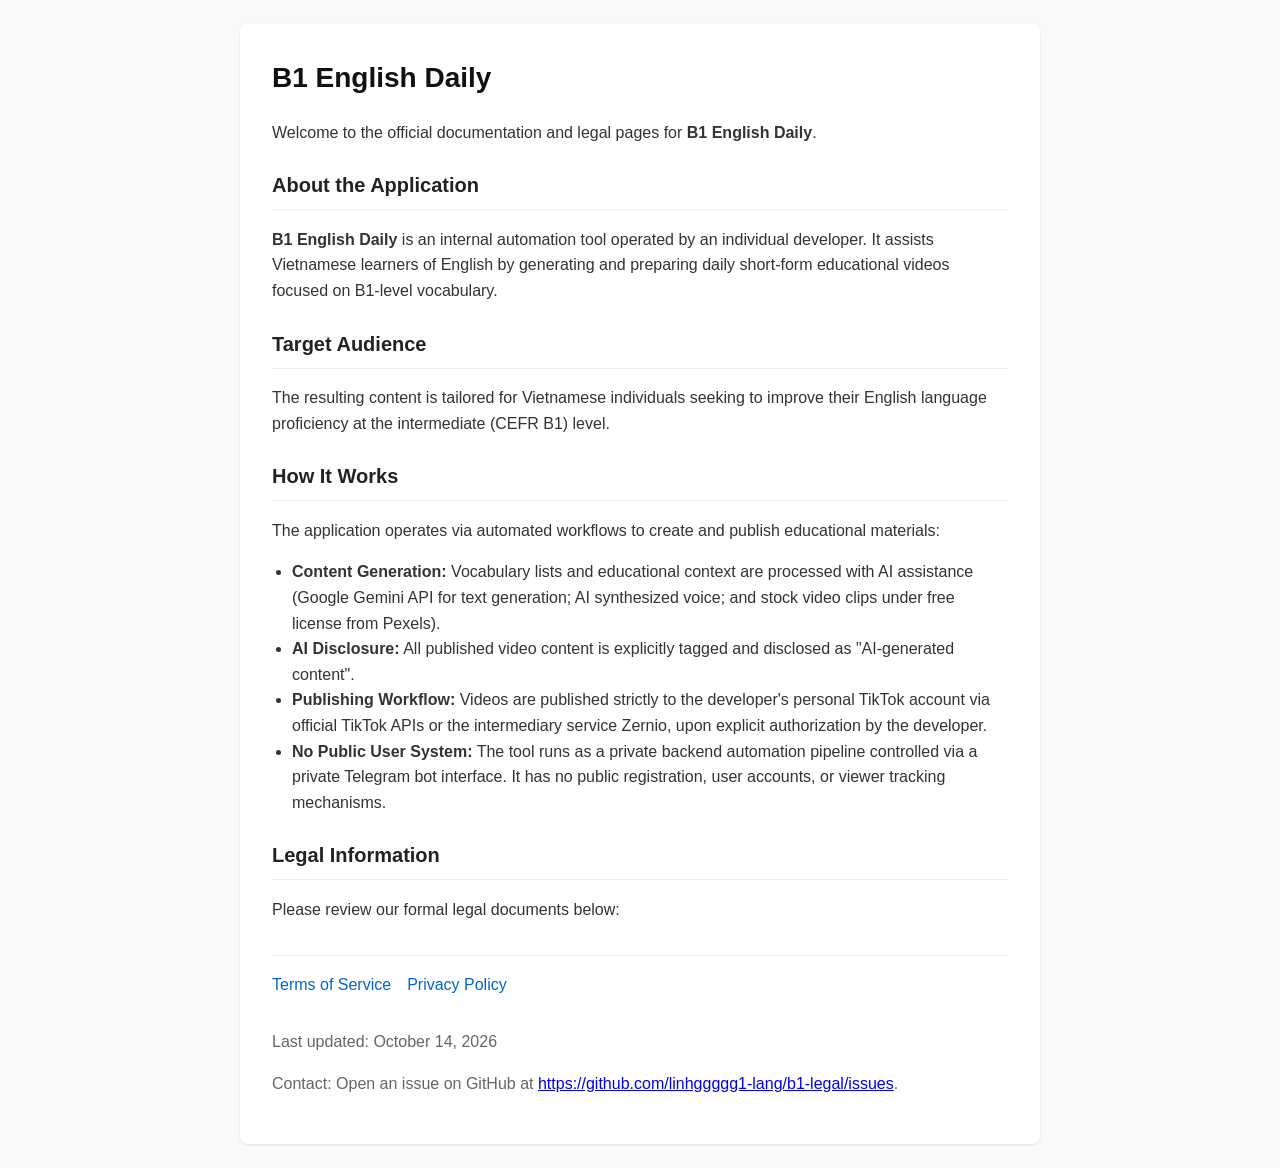
==== index.html @ 39bbc0a6 "Trang phap ly B1 English Daily: index, terms, privacy" ====
<!DOCTYPE html>
<html lang="en">
<head>
  <meta charset="utf-8">
  <meta name="viewport" content="width=device-width, initial-scale=1.0">
  <title>B1 English Daily - Overview</title>
  <style>
    body {
      font-family: -apple-system, BlinkMacSystemFont, "Segoe UI", Roboto, Helvetica, Arial, sans-serif;
      line-height: 1.6;
      color: #333;
      max-width: 800px;
      margin: 0 auto;
      padding: 24px 16px;
      background-color: #f9f9f9;
    }
    .container {
      background: #fff;
      padding: 32px;
      border-radius: 8px;
      box-shadow: 0 1px 3px rgba(0,0,0,0.1);
    }
    h1 {
      color: #111;
      margin-top: 0;
      font-size: 28px;
    }
    h2 {
      color: #222;
      border-bottom: 1px solid #eee;
      padding-bottom: 8px;
      margin-top: 24px;
      font-size: 20px;
    }
    p, li {
      font-size: 16px;
    }
    ul {
      padding-left: 20px;
    }
    .nav-links {
      margin-top: 32px;
      padding-top: 16px;
      border-top: 1px solid #eee;
      display: flex;
      gap: 16px;
    }
    .nav-links a {
      color: #0066cc;
      text-decoration: none;
      font-weight: 500;
    }
    .nav-links a:hover {
      text-decoration: underline;
    }
    .footer {
      margin-top: 32px;
      font-size: 14px;
      color: #666;
    }
  </style>
</head>
<body>
  <div class="container">
    <h1>B1 English Daily</h1>
    <p>Welcome to the official documentation and legal pages for <strong>B1 English Daily</strong>.</p>

    <h2>About the Application</h2>
    <p><strong>B1 English Daily</strong> is an internal automation tool operated by an individual developer. It assists Vietnamese learners of English by generating and preparing daily short-form educational videos focused on B1-level vocabulary.</p>

    <h2>Target Audience</h2>
    <p>The resulting content is tailored for Vietnamese individuals seeking to improve their English language proficiency at the intermediate (CEFR B1) level.</p>

    <h2>How It Works</h2>
    <p>The application operates via automated workflows to create and publish educational materials:</p>
    <ul>
      <li><strong>Content Generation:</strong> Vocabulary lists and educational context are processed with AI assistance (Google Gemini API for text generation; AI synthesized voice; and stock video clips under free license from Pexels).</li>
      <li><strong>AI Disclosure:</strong> All published video content is explicitly tagged and disclosed as "AI-generated content".</li>
      <li><strong>Publishing Workflow:</strong> Videos are published strictly to the developer's personal TikTok account via official TikTok APIs or the intermediary service Zernio, upon explicit authorization by the developer.</li>
      <li><strong>No Public User System:</strong> The tool runs as a private backend automation pipeline controlled via a private Telegram bot interface. It has no public registration, user accounts, or viewer tracking mechanisms.</li>
    </ul>

    <h2>Legal Information</h2>
    <p>Please review our formal legal documents below:</p>
    <div class="nav-links">
      <a href="terms.html">Terms of Service</a>
      <a href="privacy.html">Privacy Policy</a>
    </div>

    <div class="footer">
      <p>Last updated: October 14, 2026</p>
      <p>Contact: Open an issue on GitHub at <a href="https://github.com/linhggggg1-lang/b1-legal/issues" target="_blank" rel="noopener noreferrer">https://github.com/linhggggg1-lang/b1-legal/issues</a>.</p>
    </div>
  </div>
</body>
</html>
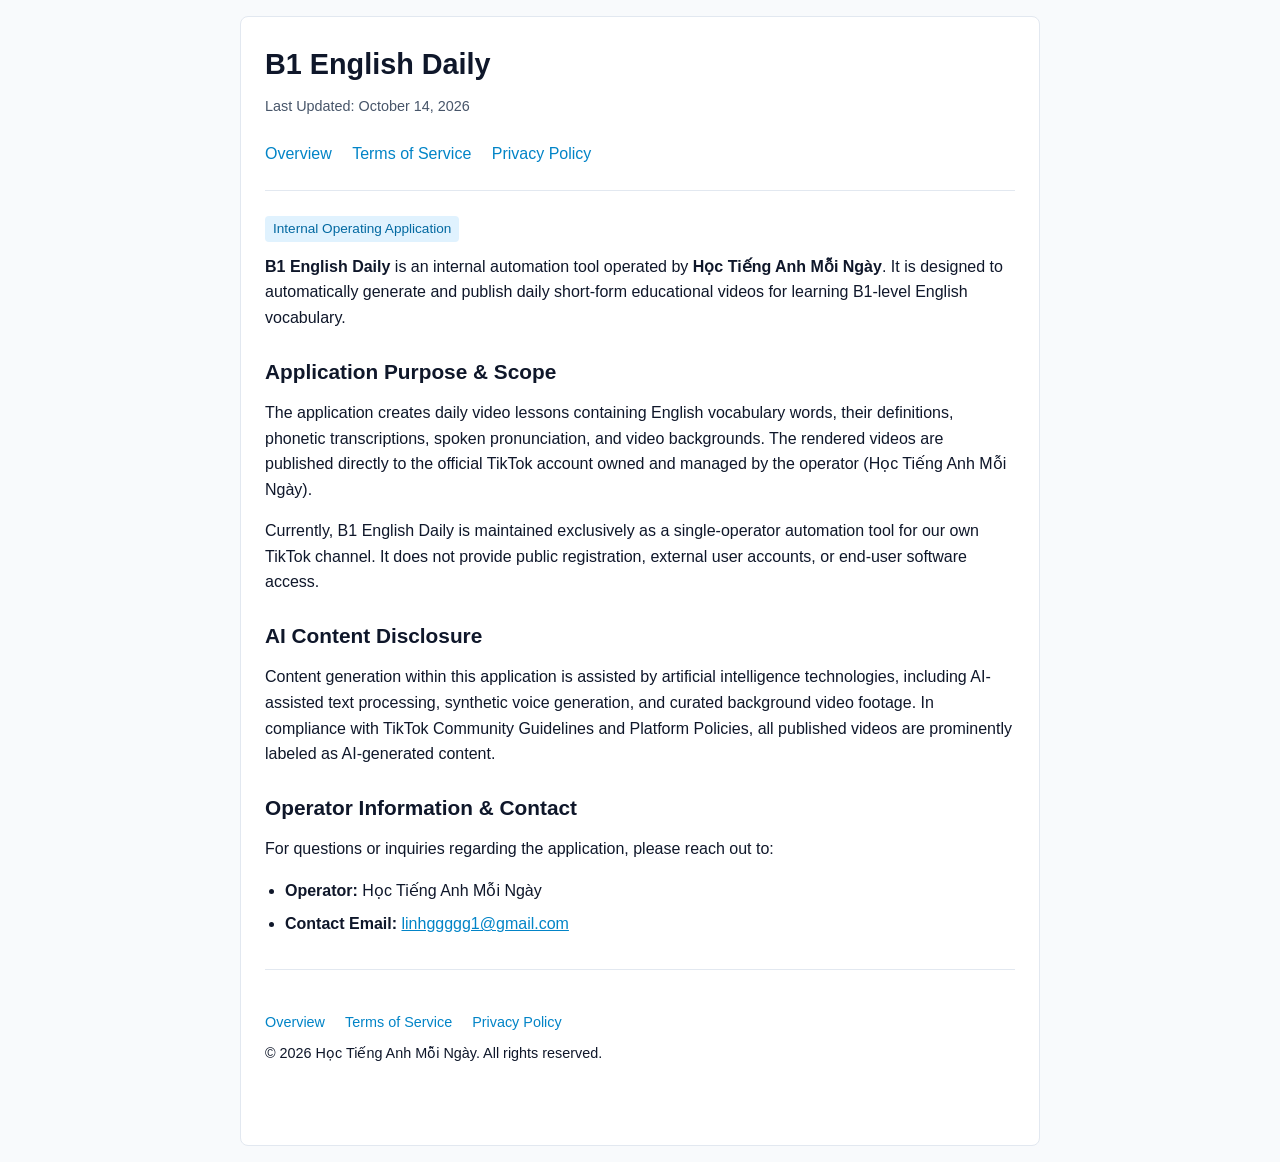
==== commit af7f3789: "Sua trang phap ly: lien he qua email, bo bang du lieu thua, khop ban da duyet" ====
--- a/index.html
+++ b/index.html
@@ -2,95 +2,141 @@
 <html lang="en">
 <head>
   <meta charset="utf-8">
-  <meta name="viewport" content="width=device-width, initial-scale=1.0">
-  <title>B1 English Daily - Overview</title>
+  <meta name="viewport" content="width=device-width, initial-scale=1">
+  <title>B1 English Daily - Official Application Information</title>
   <style>
+    :root {
+      --bg: #f8fafc;
+      --card-bg: #ffffff;
+      --text: #0f172a;
+      --text-muted: #475569;
+      --primary: #0284c7;
+      --border: #e2e8f0;
+    }
+    * { box-sizing: border-box; margin: 0; padding: 0; }
     body {
       font-family: -apple-system, BlinkMacSystemFont, "Segoe UI", Roboto, Helvetica, Arial, sans-serif;
       line-height: 1.6;
-      color: #333;
+      color: var(--text);
+      background-color: var(--bg);
+      padding: 16px;
+    }
+    .container {
       max-width: 800px;
       margin: 0 auto;
-      padding: 24px 16px;
-      background-color: #f9f9f9;
+      background: var(--card-bg);
+      padding: 24px;
+      border-radius: 8px;
+      border: 1px solid var(--border);
     }
-    .container {
-      background: #fff;
-      padding: 32px;
-      border-radius: 8px;
-      box-shadow: 0 1px 3px rgba(0,0,0,0.1);
+    header, footer {
+      padding-bottom: 16px;
+      margin-bottom: 24px;
+      border-bottom: 1px solid var(--border);
+    }
+    footer {
+      border-bottom: none;
+      border-top: 1px solid var(--border);
+      padding-top: 20px;
+      margin-top: 32px;
+      font-size: 0.9em;
+      color: var(--text-muted);
+    }
+    nav {
+      margin-top: 12px;
+    }
+    nav a {
+      color: var(--primary);
+      text-decoration: none;
+      font-weight: 500;
+      margin-right: 16px;
+      display: inline-block;
+      min-height: 40px;
+      line-height: 40px;
+    }
+    nav a:hover {
+      text-decoration: underline;
     }
     h1 {
-      color: #111;
-      margin-top: 0;
-      font-size: 28px;
+      font-size: 1.8rem;
+      margin-bottom: 8px;
+      color: var(--text);
     }
     h2 {
-      color: #222;
-      border-bottom: 1px solid #eee;
-      padding-bottom: 8px;
+      font-size: 1.3rem;
       margin-top: 24px;
-      font-size: 20px;
+      margin-bottom: 12px;
+      color: var(--text);
     }
-    p, li {
-      font-size: 16px;
+    p, ul {
+      margin-bottom: 16px;
+      color: var(--text);
     }
     ul {
       padding-left: 20px;
     }
-    .nav-links {
-      margin-top: 32px;
-      padding-top: 16px;
-      border-top: 1px solid #eee;
-      display: flex;
-      gap: 16px;
+    li {
+      margin-bottom: 8px;
     }
-    .nav-links a {
-      color: #0066cc;
-      text-decoration: none;
+    .meta {
+      color: var(--text-muted);
+      font-size: 0.9rem;
+      margin-bottom: 16px;
+    }
+    .badge {
+      display: inline-block;
+      background: #e0f2fe;
+      color: #0369a1;
+      padding: 2px 8px;
+      border-radius: 4px;
+      font-size: 0.85rem;
       font-weight: 500;
+      margin-bottom: 12px;
     }
-    .nav-links a:hover {
-      text-decoration: underline;
-    }
-    .footer {
-      margin-top: 32px;
-      font-size: 14px;
-      color: #666;
+    a {
+      color: var(--primary);
     }
   </style>
 </head>
 <body>
   <div class="container">
-    <h1>B1 English Daily</h1>
-    <p>Welcome to the official documentation and legal pages for <strong>B1 English Daily</strong>.</p>
+    <header>
+      <h1>B1 English Daily</h1>
+      <div class="meta">Last Updated: October 14, 2026</div>
+      <nav aria-label="Main Navigation">
+        <a href="index.html">Overview</a>
+        <a href="terms.html">Terms of Service</a>
+        <a href="privacy.html">Privacy Policy</a>
+      </nav>
+    </header>
 
-    <h2>About the Application</h2>
-    <p><strong>B1 English Daily</strong> is an internal automation tool operated by an individual developer. It assists Vietnamese learners of English by generating and preparing daily short-form educational videos focused on B1-level vocabulary.</p>
+    <main>
+      <div class="badge">Internal Operating Application</div>
+      <p><strong>B1 English Daily</strong> is an internal automation tool operated by <strong>Học Tiếng Anh Mỗi Ngày</strong>. It is designed to automatically generate and publish daily short-form educational videos for learning B1-level English vocabulary.</p>
 
-    <h2>Target Audience</h2>
-    <p>The resulting content is tailored for Vietnamese individuals seeking to improve their English language proficiency at the intermediate (CEFR B1) level.</p>
+      <h2>Application Purpose & Scope</h2>
+      <p>The application creates daily video lessons containing English vocabulary words, their definitions, phonetic transcriptions, spoken pronunciation, and video backgrounds. The rendered videos are published directly to the official TikTok account owned and managed by the operator (Học Tiếng Anh Mỗi Ngày).</p>
+      <p>Currently, B1 English Daily is maintained exclusively as a single-operator automation tool for our own TikTok channel. It does not provide public registration, external user accounts, or end-user software access.</p>
 
-    <h2>How It Works</h2>
-    <p>The application operates via automated workflows to create and publish educational materials:</p>
-    <ul>
-      <li><strong>Content Generation:</strong> Vocabulary lists and educational context are processed with AI assistance (Google Gemini API for text generation; AI synthesized voice; and stock video clips under free license from Pexels).</li>
-      <li><strong>AI Disclosure:</strong> All published video content is explicitly tagged and disclosed as "AI-generated content".</li>
-      <li><strong>Publishing Workflow:</strong> Videos are published strictly to the developer's personal TikTok account via official TikTok APIs or the intermediary service Zernio, upon explicit authorization by the developer.</li>
-      <li><strong>No Public User System:</strong> The tool runs as a private backend automation pipeline controlled via a private Telegram bot interface. It has no public registration, user accounts, or viewer tracking mechanisms.</li>
-    </ul>
+      <h2>AI Content Disclosure</h2>
+      <p>Content generation within this application is assisted by artificial intelligence technologies, including AI-assisted text processing, synthetic voice generation, and curated background video footage. In compliance with TikTok Community Guidelines and Platform Policies, all published videos are prominently labeled as AI-generated content.</p>
 
-    <h2>Legal Information</h2>
-    <p>Please review our formal legal documents below:</p>
-    <div class="nav-links">
-      <a href="terms.html">Terms of Service</a>
-      <a href="privacy.html">Privacy Policy</a>
-    </div>
+      <h2>Operator Information & Contact</h2>
+      <p>For questions or inquiries regarding the application, please reach out to:</p>
+      <ul>
+        <li><strong>Operator:</strong> Học Tiếng Anh Mỗi Ngày</li>
+        <li><strong>Contact Email:</strong> <a href="mailto:linhggggg1@gmail.com">linhggggg1@gmail.com</a></li>
+      </ul>
+    </main>
 
-    <div class="footer">
-      <p>Last updated: October 14, 2026</p>
-      <p>Contact: Open an issue on GitHub at <a href="https://github.com/linhggggg1-lang/b1-legal/issues" target="_blank" rel="noopener noreferrer">https://github.com/linhggggg1-lang/b1-legal/issues</a>.</p>
-    </div>
+    <footer>
+      <nav aria-label="Footer Navigation">
+        <a href="index.html">Overview</a>
+        <a href="terms.html">Terms of Service</a>
+        <a href="privacy.html">Privacy Policy</a>
+      </nav>
+      <p>&copy; 2026 Học Tiếng Anh Mỗi Ngày. All rights reserved.</p>
+    </footer>
   </div>
 </body>
 </html>
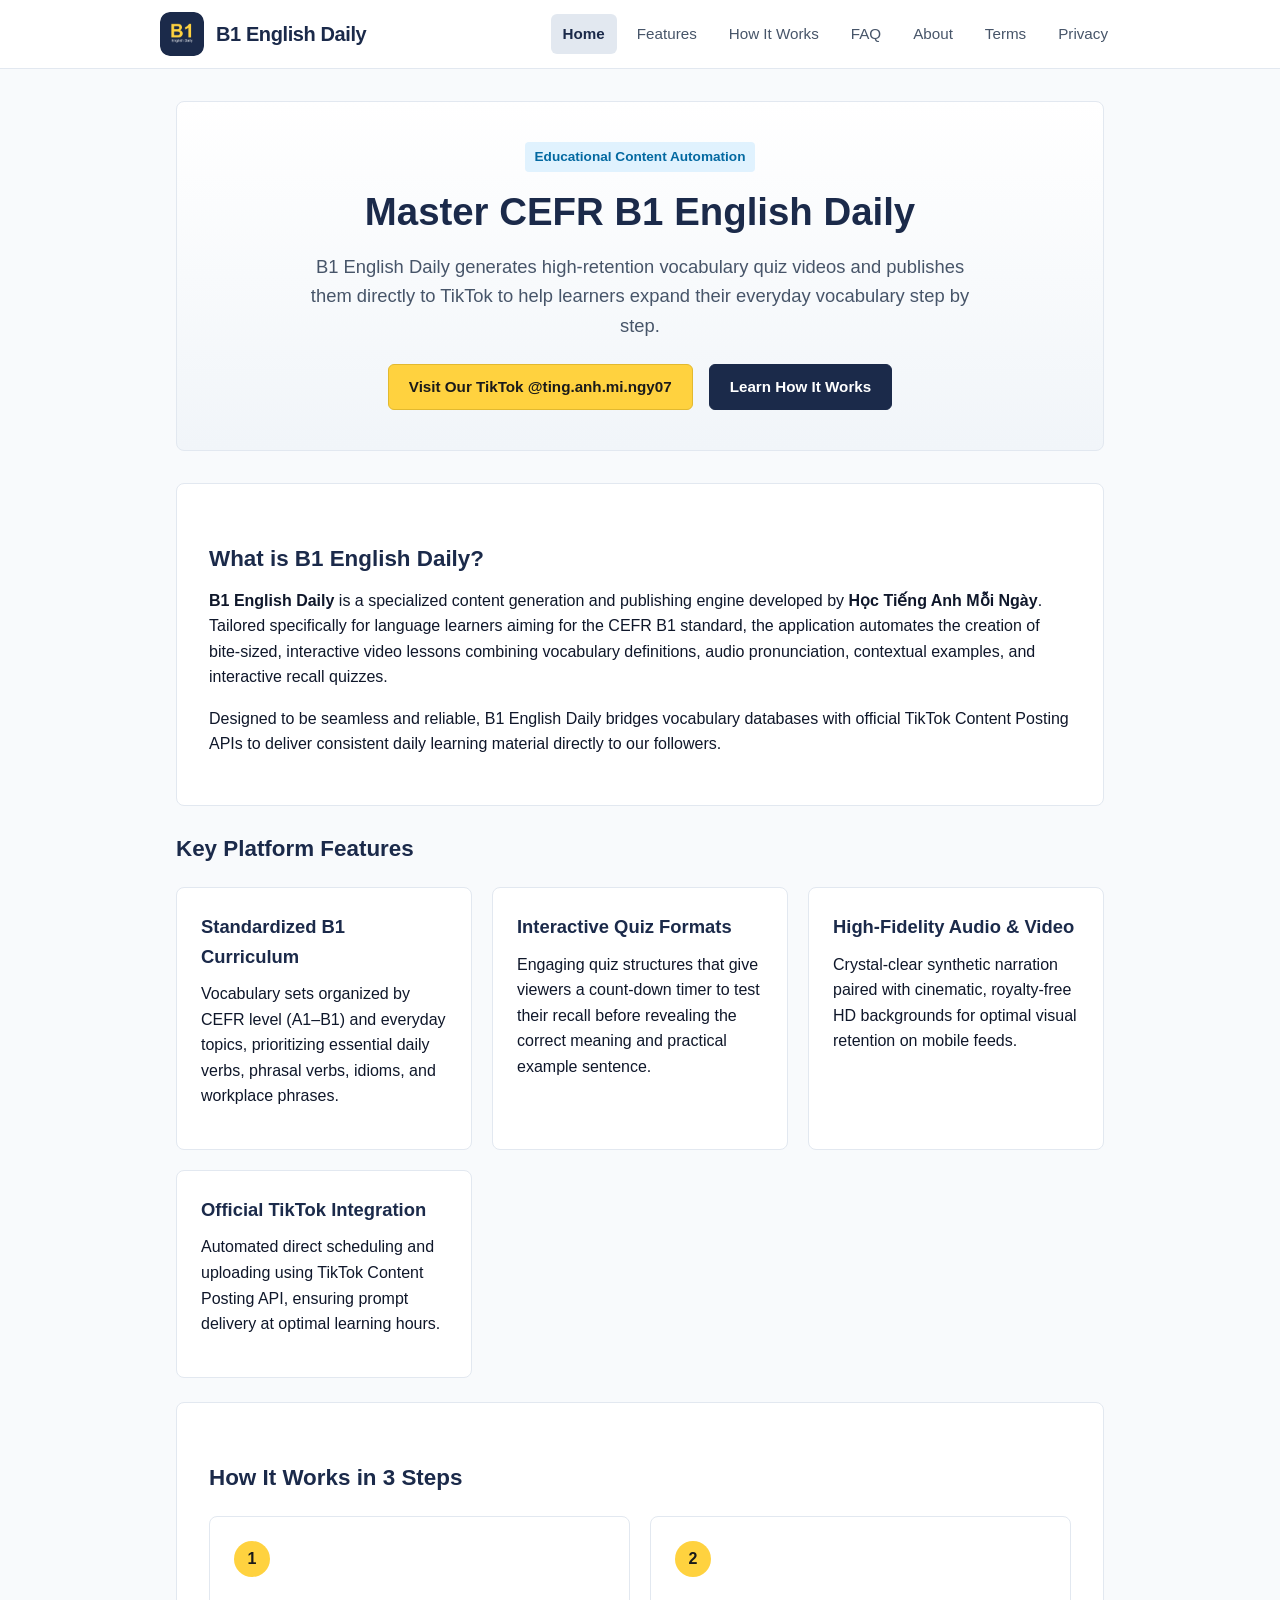
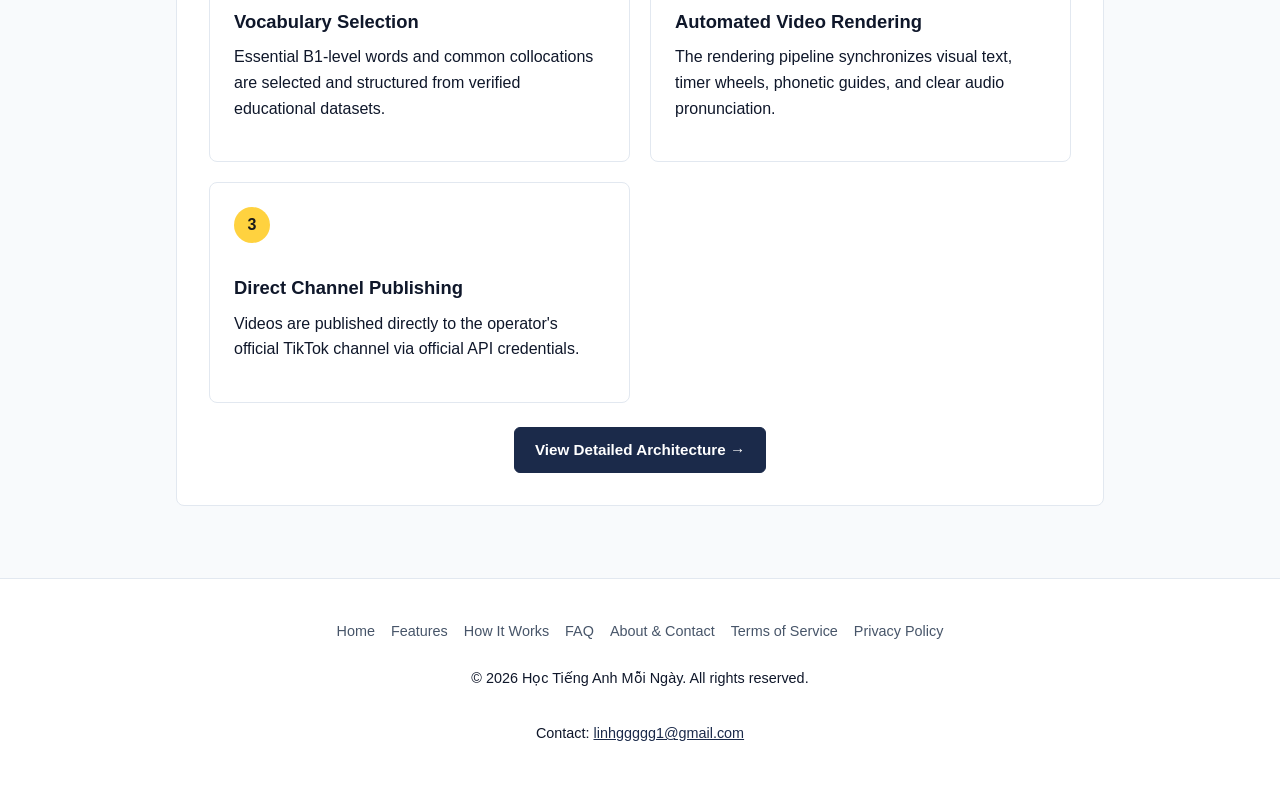
==== commit ed7ce1a3: "feat: website day du 7 trang + icon B1 English Daily dong bo (favicon, logo) theo yeu cau duyet TikT" ====
--- a/index.html
+++ b/index.html
@@ -3,140 +3,111 @@
 <head>
   <meta charset="utf-8">
   <meta name="viewport" content="width=device-width, initial-scale=1">
-  <title>B1 English Daily - Official Application Information</title>
-  <style>
-    :root {
-      --bg: #f8fafc;
-      --card-bg: #ffffff;
-      --text: #0f172a;
-      --text-muted: #475569;
-      --primary: #0284c7;
-      --border: #e2e8f0;
-    }
-    * { box-sizing: border-box; margin: 0; padding: 0; }
-    body {
-      font-family: -apple-system, BlinkMacSystemFont, "Segoe UI", Roboto, Helvetica, Arial, sans-serif;
-      line-height: 1.6;
-      color: var(--text);
-      background-color: var(--bg);
-      padding: 16px;
-    }
-    .container {
-      max-width: 800px;
-      margin: 0 auto;
-      background: var(--card-bg);
-      padding: 24px;
-      border-radius: 8px;
-      border: 1px solid var(--border);
-    }
-    header, footer {
-      padding-bottom: 16px;
-      margin-bottom: 24px;
-      border-bottom: 1px solid var(--border);
-    }
-    footer {
-      border-bottom: none;
-      border-top: 1px solid var(--border);
-      padding-top: 20px;
-      margin-top: 32px;
-      font-size: 0.9em;
-      color: var(--text-muted);
-    }
-    nav {
-      margin-top: 12px;
-    }
-    nav a {
-      color: var(--primary);
-      text-decoration: none;
-      font-weight: 500;
-      margin-right: 16px;
-      display: inline-block;
-      min-height: 40px;
-      line-height: 40px;
-    }
-    nav a:hover {
-      text-decoration: underline;
-    }
-    h1 {
-      font-size: 1.8rem;
-      margin-bottom: 8px;
-      color: var(--text);
-    }
-    h2 {
-      font-size: 1.3rem;
-      margin-top: 24px;
-      margin-bottom: 12px;
-      color: var(--text);
-    }
-    p, ul {
-      margin-bottom: 16px;
-      color: var(--text);
-    }
-    ul {
-      padding-left: 20px;
-    }
-    li {
-      margin-bottom: 8px;
-    }
-    .meta {
-      color: var(--text-muted);
-      font-size: 0.9rem;
-      margin-bottom: 16px;
-    }
-    .badge {
-      display: inline-block;
-      background: #e0f2fe;
-      color: #0369a1;
-      padding: 2px 8px;
-      border-radius: 4px;
-      font-size: 0.85rem;
-      font-weight: 500;
-      margin-bottom: 12px;
-    }
-    a {
-      color: var(--primary);
-    }
-  </style>
+  <title>B1 English Daily - Automated Vocabulary Learning Platform</title>
+  <link rel="icon" type="image/x-icon" href="favicon.ico">
+  <link rel="icon" type="image/png" sizes="32x32" href="assets/favicon-32.png">
+  <link rel="apple-touch-icon" sizes="180x180" href="assets/favicon-180.png">
+  <link rel="stylesheet" href="styles.css">
 </head>
 <body>
-  <div class="container">
-    <header>
-      <h1>B1 English Daily</h1>
-      <div class="meta">Last Updated: October 14, 2026</div>
-      <nav aria-label="Main Navigation">
-        <a href="index.html">Overview</a>
-        <a href="terms.html">Terms of Service</a>
-        <a href="privacy.html">Privacy Policy</a>
+  <header>
+    <div class="container header-inner">
+      <a href="index.html" class="brand">
+        <img src="assets/app-icon-1024.png" alt="B1 English Daily Logo" width="44" height="44">
+        <span class="brand-text">B1 English Daily</span>
+      </a>
+      <nav class="main-nav" aria-label="Main Navigation">
+        <a href="index.html" class="active">Home</a>
+        <a href="features.html">Features</a>
+        <a href="how-it-works.html">How It Works</a>
+        <a href="faq.html">FAQ</a>
+        <a href="about.html">About</a>
+        <a href="terms.html">Terms</a>
+        <a href="privacy.html">Privacy</a>
       </nav>
-    </header>
+    </div>
+  </header>
 
-    <main>
-      <div class="badge">Internal Operating Application</div>
-      <p><strong>B1 English Daily</strong> is an internal automation tool operated by <strong>Học Tiếng Anh Mỗi Ngày</strong>. It is designed to automatically generate and publish daily short-form educational videos for learning B1-level English vocabulary.</p>
+  <main>
+    <div class="container">
+      <section class="hero">
+        <span class="badge">Educational Content Automation</span>
+        <h1>Master CEFR B1 English Daily</h1>
+        <p>B1 English Daily generates high-retention vocabulary quiz videos and publishes them directly to TikTok to help learners expand their everyday vocabulary step by step.</p>
+        <div class="hero-actions">
+          <a href="https://www.tiktok.com/@ting.anh.mi.ngy07" target="_blank" rel="noopener noreferrer" class="btn btn-primary">Visit Our TikTok @ting.anh.mi.ngy07</a>
+          <a href="how-it-works.html" class="btn btn-secondary">Learn How It Works</a>
+        </div>
+      </section>
 
-      <h2>Application Purpose & Scope</h2>
-      <p>The application creates daily video lessons containing English vocabulary words, their definitions, phonetic transcriptions, spoken pronunciation, and video backgrounds. The rendered videos are published directly to the official TikTok account owned and managed by the operator (Học Tiếng Anh Mỗi Ngày).</p>
-      <p>Currently, B1 English Daily is maintained exclusively as a single-operator automation tool for our own TikTok channel. It does not provide public registration, external user accounts, or end-user software access.</p>
+      <section class="content-card">
+        <h2>What is B1 English Daily?</h2>
+        <p><strong>B1 English Daily</strong> is a specialized content generation and publishing engine developed by <strong>Học Tiếng Anh Mỗi Ngày</strong>. Tailored specifically for language learners aiming for the CEFR B1 standard, the application automates the creation of bite-sized, interactive video lessons combining vocabulary definitions, audio pronunciation, contextual examples, and interactive recall quizzes.</p>
+        <p>Designed to be seamless and reliable, B1 English Daily bridges vocabulary databases with official TikTok Content Posting APIs to deliver consistent daily learning material directly to our followers.</p>
+      </section>
 
-      <h2>AI Content Disclosure</h2>
-      <p>Content generation within this application is assisted by artificial intelligence technologies, including AI-assisted text processing, synthetic voice generation, and curated background video footage. In compliance with TikTok Community Guidelines and Platform Policies, all published videos are prominently labeled as AI-generated content.</p>
+      <section>
+        <h2>Key Platform Features</h2>
+        <div class="grid">
+          <div class="feature-box">
+            <h3>Standardized B1 Curriculum</h3>
+            <p>Vocabulary sets organized by CEFR level (A1–B1) and everyday topics, prioritizing essential daily verbs, phrasal verbs, idioms, and workplace phrases.</p>
+          </div>
+          <div class="feature-box">
+            <h3>Interactive Quiz Formats</h3>
+            <p>Engaging quiz structures that give viewers a count-down timer to test their recall before revealing the correct meaning and practical example sentence.</p>
+          </div>
+          <div class="feature-box">
+            <h3>High-Fidelity Audio & Video</h3>
+            <p>Crystal-clear synthetic narration paired with cinematic, royalty-free HD backgrounds for optimal visual retention on mobile feeds.</p>
+          </div>
+          <div class="feature-box">
+            <h3>Official TikTok Integration</h3>
+            <p>Automated direct scheduling and uploading using TikTok Content Posting API, ensuring prompt delivery at optimal learning hours.</p>
+          </div>
+        </div>
+      </section>
 
-      <h2>Operator Information & Contact</h2>
-      <p>For questions or inquiries regarding the application, please reach out to:</p>
-      <ul>
-        <li><strong>Operator:</strong> Học Tiếng Anh Mỗi Ngày</li>
-        <li><strong>Contact Email:</strong> <a href="mailto:linhggggg1@gmail.com">linhggggg1@gmail.com</a></li>
-      </ul>
-    </main>
+      <section class="content-card">
+        <h2>How It Works in 3 Steps</h2>
+        <div class="grid">
+          <div class="step-card">
+            <div class="step-number">1</div>
+            <h3>Vocabulary Selection</h3>
+            <p>Essential B1-level words and common collocations are selected and structured from verified educational datasets.</p>
+          </div>
+          <div class="step-card">
+            <div class="step-number">2</div>
+            <h3>Automated Video Rendering</h3>
+            <p>The rendering pipeline synchronizes visual text, timer wheels, phonetic guides, and clear audio pronunciation.</p>
+          </div>
+          <div class="step-card">
+            <div class="step-number">3</div>
+            <h3>Direct Channel Publishing</h3>
+            <p>Videos are published directly to the operator's official TikTok channel via official API credentials.</p>
+          </div>
+        </div>
+        <div style="text-align: center; margin-top: 16px;">
+          <a href="how-it-works.html" class="btn btn-secondary">View Detailed Architecture &rarr;</a>
+        </div>
+      </section>
+    </div>
+  </main>
 
-    <footer>
-      <nav aria-label="Footer Navigation">
-        <a href="index.html">Overview</a>
+  <footer>
+    <div class="container footer-inner">
+      <nav class="footer-nav" aria-label="Footer Navigation">
+        <a href="index.html">Home</a>
+        <a href="features.html">Features</a>
+        <a href="how-it-works.html">How It Works</a>
+        <a href="faq.html">FAQ</a>
+        <a href="about.html">About & Contact</a>
         <a href="terms.html">Terms of Service</a>
         <a href="privacy.html">Privacy Policy</a>
       </nav>
       <p>&copy; 2026 Học Tiếng Anh Mỗi Ngày. All rights reserved.</p>
-    </footer>
-  </div>
+      <p>Contact: <a href="mailto:linhggggg1@gmail.com">linhggggg1@gmail.com</a></p>
+    </div>
+  </footer>
 </body>
-</html>
+</html>
--- a/styles.css
+++ b/styles.css
@@ -0,0 +1,369 @@
+/* Shared Stylesheet for B1 English Daily Website */
+:root {
+  --primary: #1B2A4A;
+  --primary-light: #2c4270;
+  --accent: #FFD23F;
+  --accent-hover: #e6bd35;
+  --text: #0f172a;
+  --text-muted: #475569;
+  --bg: #f8fafc;
+  --card-bg: #ffffff;
+  --border: #e2e8f0;
+  --radius: 8px;
+}
+
+* {
+  box-sizing: border-box;
+  margin: 0;
+  padding: 0;
+}
+
+body {
+  font-family: -apple-system, BlinkMacSystemFont, "Segoe UI", Roboto, Helvetica, Arial, sans-serif;
+  line-height: 1.6;
+  color: var(--text);
+  background-color: var(--bg);
+  min-height: 100vh;
+  display: flex;
+  flex-direction: column;
+}
+
+.container {
+  width: 100%;
+  max-width: 960px;
+  margin: 0 auto;
+  padding: 0 16px;
+}
+
+/* Header & Navigation */
+header {
+  background: #ffffff;
+  border-bottom: 1px solid var(--border);
+  position: sticky;
+  top: 0;
+  z-index: 100;
+}
+
+.header-inner {
+  display: flex;
+  align-items: center;
+  justify-content: space-between;
+  padding: 12px 0;
+  flex-wrap: wrap;
+  gap: 12px;
+}
+
+.brand {
+  display: flex;
+  align-items: center;
+  gap: 12px;
+  text-decoration: none;
+  color: var(--primary);
+}
+
+.brand img {
+  width: 44px;
+  height: 44px;
+  border-radius: 10px;
+  display: block;
+}
+
+.brand-text {
+  font-size: 1.25rem;
+  font-weight: 700;
+  letter-spacing: -0.02em;
+}
+
+nav.main-nav {
+  display: flex;
+  align-items: center;
+  gap: 8px;
+  flex-wrap: wrap;
+}
+
+nav.main-nav a {
+  color: var(--text-muted);
+  text-decoration: none;
+  font-weight: 500;
+  font-size: 0.95rem;
+  padding: 8px 12px;
+  min-height: 40px;
+  display: inline-flex;
+  align-items: center;
+  border-radius: 6px;
+  transition: all 0.2s ease;
+}
+
+nav.main-nav a:hover {
+  color: var(--primary);
+  background: #f1f5f9;
+}
+
+nav.main-nav a.active {
+  color: var(--primary);
+  font-weight: 600;
+  background: #e2e8f0;
+}
+
+/* Main Content Wrapper */
+main {
+  flex: 1;
+  padding: 32px 0 48px;
+}
+
+.content-card {
+  background: var(--card-bg);
+  border: 1px solid var(--border);
+  border-radius: var(--radius);
+  padding: 32px;
+  margin-bottom: 24px;
+}
+
+/* Headings */
+h1 {
+  font-size: 2rem;
+  color: var(--primary);
+  margin-bottom: 16px;
+  line-height: 1.25;
+}
+
+h2 {
+  font-size: 1.4rem;
+  color: var(--primary);
+  margin-top: 28px;
+  margin-bottom: 14px;
+  line-height: 1.3;
+}
+
+h3 {
+  font-size: 1.15rem;
+  color: var(--text);
+  margin-top: 18px;
+  margin-bottom: 8px;
+}
+
+p, ul, ol {
+  margin-bottom: 16px;
+  color: var(--text);
+}
+
+ul, ol {
+  padding-left: 24px;
+}
+
+li {
+  margin-bottom: 8px;
+}
+
+a {
+  color: var(--primary);
+}
+
+/* Buttons */
+.btn {
+  display: inline-flex;
+  align-items: center;
+  justify-content: center;
+  padding: 10px 20px;
+  min-height: 44px;
+  border-radius: 6px;
+  font-weight: 600;
+  font-size: 0.95rem;
+  text-decoration: none;
+  cursor: pointer;
+  transition: background-color 0.2s, transform 0.1s;
+}
+
+.btn-primary {
+  background-color: var(--accent);
+  color: #1a1a1a;
+  border: 1px solid #e2b92f;
+}
+
+.btn-primary:hover {
+  background-color: var(--accent-hover);
+  color: #000000;
+}
+
+.btn-secondary {
+  background-color: var(--primary);
+  color: #ffffff;
+  border: 1px solid var(--primary);
+}
+
+.btn-secondary:hover {
+  background-color: var(--primary-light);
+  color: #ffffff;
+}
+
+/* Hero Section */
+.hero {
+  text-align: center;
+  padding: 40px 16px;
+  margin-bottom: 32px;
+  background: linear-gradient(180deg, #ffffff 0%, #f1f5f9 100%);
+  border: 1px solid var(--border);
+  border-radius: var(--radius);
+}
+
+.hero h1 {
+  font-size: 2.4rem;
+  margin-bottom: 16px;
+}
+
+.hero p {
+  font-size: 1.15rem;
+  color: var(--text-muted);
+  max-width: 680px;
+  margin: 0 auto 24px;
+}
+
+.hero-actions {
+  display: flex;
+  justify-content: center;
+  gap: 16px;
+  flex-wrap: wrap;
+}
+
+/* Grid & Cards */
+.grid {
+  display: grid;
+  grid-template-columns: repeat(auto-fit, minmax(280px, 1fr));
+  gap: 20px;
+  margin: 24px 0;
+}
+
+.feature-box {
+  background: var(--card-bg);
+  border: 1px solid var(--border);
+  border-radius: var(--radius);
+  padding: 24px;
+}
+
+.feature-box h3 {
+  color: var(--primary);
+  margin-top: 0;
+  margin-bottom: 10px;
+}
+
+.step-card {
+  background: var(--card-bg);
+  border: 1px solid var(--border);
+  border-radius: var(--radius);
+  padding: 24px;
+  position: relative;
+}
+
+.step-number {
+  display: inline-flex;
+  align-items: center;
+  justify-content: center;
+  width: 36px;
+  height: 36px;
+  background: var(--accent);
+  color: #1a1a1a;
+  font-weight: 700;
+  border-radius: 50%;
+  margin-bottom: 12px;
+}
+
+/* FAQ Item */
+.faq-item {
+  border: 1px solid var(--border);
+  border-radius: var(--radius);
+  margin-bottom: 16px;
+  padding: 20px;
+  background: #ffffff;
+}
+
+.faq-item h3 {
+  margin-top: 0;
+  color: var(--primary);
+}
+
+.faq-item p:last-child {
+  margin-bottom: 0;
+}
+
+/* Meta & Badge */
+.meta {
+  color: var(--text-muted);
+  font-size: 0.9rem;
+  margin-bottom: 16px;
+}
+
+.badge {
+  display: inline-block;
+  background: #e0f2fe;
+  color: #0369a1;
+  padding: 4px 10px;
+  border-radius: 4px;
+  font-size: 0.85rem;
+  font-weight: 600;
+  margin-bottom: 16px;
+}
+
+/* Footer */
+footer {
+  background: #ffffff;
+  border-top: 1px solid var(--border);
+  padding: 32px 0;
+  margin-top: auto;
+  font-size: 0.9rem;
+  color: var(--text-muted);
+}
+
+.footer-inner {
+  display: flex;
+  flex-direction: column;
+  align-items: center;
+  gap: 16px;
+  text-align: center;
+}
+
+nav.footer-nav {
+  display: flex;
+  gap: 16px;
+  flex-wrap: wrap;
+  justify-content: center;
+}
+
+nav.footer-nav a {
+  color: var(--text-muted);
+  text-decoration: none;
+  min-height: 40px;
+  display: inline-flex;
+  align-items: center;
+}
+
+nav.footer-nav a:hover {
+  color: var(--primary);
+  text-decoration: underline;
+}
+
+/* Responsive */
+@media (max-width: 640px) {
+  .header-inner {
+    flex-direction: column;
+    align-items: flex-start;
+  }
+  
+  nav.main-nav {
+    width: 100%;
+    justify-content: flex-start;
+    gap: 4px;
+  }
+  
+  nav.main-nav a {
+    padding: 6px 10px;
+    font-size: 0.9rem;
+  }
+  
+  .content-card {
+    padding: 20px 16px;
+  }
+  
+  .hero h1 {
+    font-size: 1.8rem;
+  }
+}
